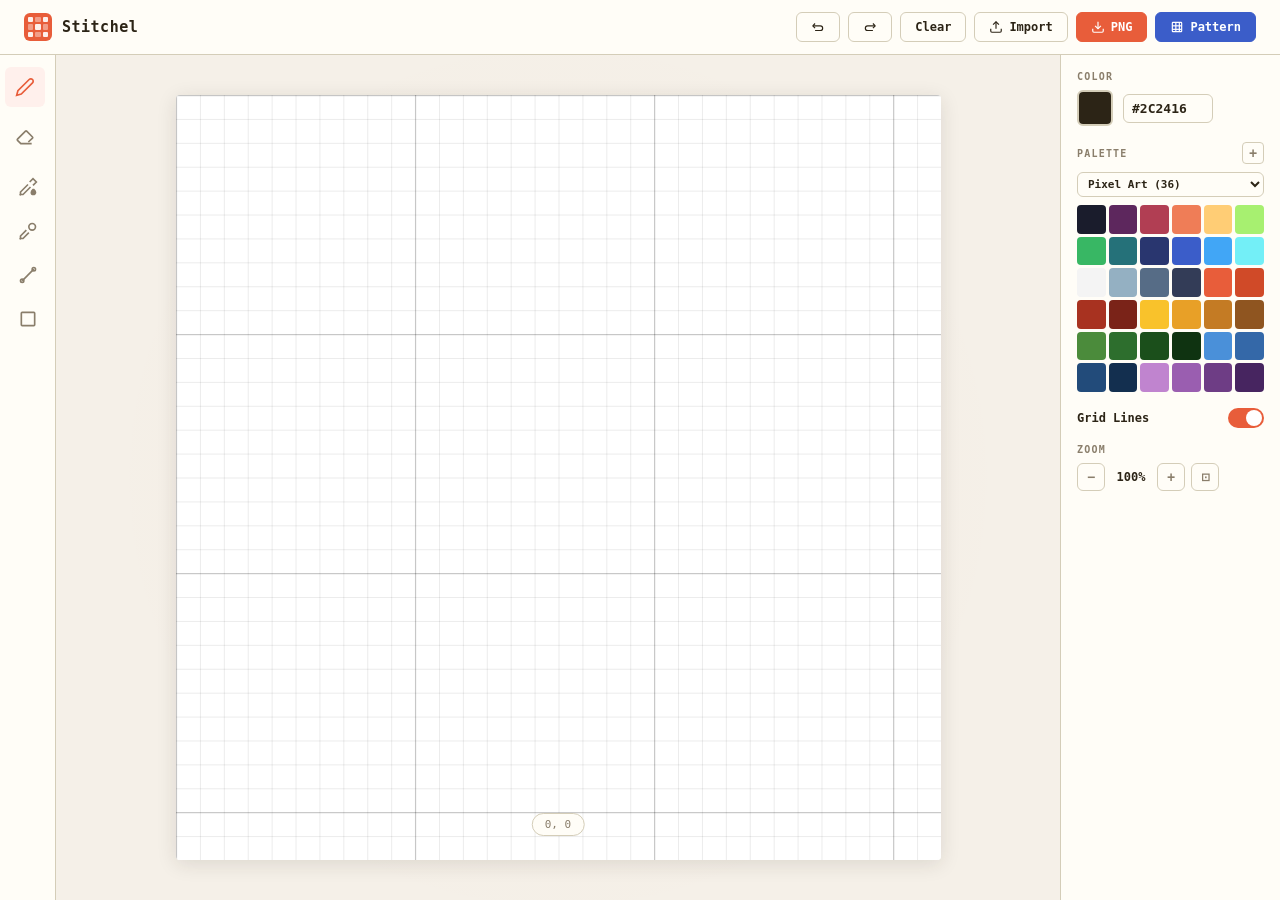
==== index.html @ fe1b6e31 "add improvements" ====
<!DOCTYPE html>
<html lang="en">
<head>
<meta charset="UTF-8">
<meta name="viewport" content="width=device-width, initial-scale=1.0">
<title>Stitchel</title>
<link rel="icon" href="favicon.svg" type="image/svg+xml">
<link rel="shortcut icon" href="favicon.svg" type="image/svg+xml">
<link rel="stylesheet" href="css/styles.css?v=11">
<!-- Cloudflare Web Analytics --><script type='module' src='https://static.cloudflareinsights.com/beacon.min.js' data-cf-beacon='{"token": "4c5838511daa4ce89d2e8e75bbe4fe32"}'></script><!-- End Cloudflare Web Analytics -->
</head>
<body>
<header>
  <div class="logo">
    <div class="logo-icon"><span></span><span></span><span></span><span></span><span></span><span></span><span></span><span></span><span></span></div>
    Stitchel
  </div>
  <div class="header-actions">
    <button class="btn" id="undoBtn" title="Undo">
      <svg viewBox="0 0 24 24" fill="none" stroke="currentColor" stroke-width="2"><path d="M3 10h13a4 4 0 0 1 0 8H7"/><path d="M3 10l4-4M3 10l4 4"/></svg>
    </button>
    <button class="btn" id="redoBtn" title="Redo">
      <svg viewBox="0 0 24 24" fill="none" stroke="currentColor" stroke-width="2"><path d="M21 10H8a4 4 0 0 0 0 8h9"/><path d="M21 10l-4-4M21 10l-4 4"/></svg>
    </button>
    <button class="btn" id="clearBtn">Clear</button>
    <button class="btn" id="importBtn">
      <svg viewBox="0 0 24 24" fill="none" stroke="currentColor" stroke-width="2"><path d="M21 15v4a2 2 0 0 1-2 2H5a2 2 0 0 1-2-2v-4"/><polyline points="17 8 12 3 7 8"/><line x1="12" y1="3" x2="12" y2="15"/></svg>
      Import
    </button>
    <input type="file" id="importFile" accept="image/*,.heic,.heif">
    <button class="btn btn-accent" id="exportBtn">
      <svg viewBox="0 0 24 24" fill="none" stroke="currentColor" stroke-width="2"><path d="M21 15v4a2 2 0 0 1-2 2H5a2 2 0 0 1-2-2v-4"/><polyline points="7 10 12 15 17 10"/><line x1="12" y1="15" x2="12" y2="3"/></svg>
      PNG
    </button>
    <button class="btn btn-accent" id="exportPatternBtn" style="background:#3b5dc9;border-color:#3b5dc9">
      <svg viewBox="0 0 24 24" fill="none" stroke="currentColor" stroke-width="2"><rect x="4" y="4" width="16" height="16" rx="1"/><line x1="4" y1="10" x2="20" y2="10"/><line x1="4" y1="16" x2="20" y2="16"/><line x1="10" y1="4" x2="10" y2="20"/><line x1="16" y1="4" x2="16" y2="20"/></svg>
      Pattern
    </button>
    <button class="btn pattern-mode-action" id="exitPatternBtn" style="display:none">Back to editor</button>
    <button class="btn btn-accent pattern-mode-action" id="savePatternBtn" style="display:none;background:#3b5dc9;border-color:#3b5dc9">Save as PDF</button>
  </div>
</header>

<div class="main-layout">
  <div class="toolbar" id="toolbar">
    <div class="tool-menu-wrap">
      <button class="tool-btn active" data-tool="pencil">
        <svg viewBox="0 0 24 24" fill="none" stroke="currentColor" stroke-width="2"><path d="M17 3a2.828 2.828 0 1 1 4 4L7.5 20.5 2 22l1.5-5.5L17 3z"/></svg>
        <span class="tooltip">Pencil <span class="shortcut-hint">B</span></span>
      </button>
      <div class="brush-size-menu" aria-label="Pencil size">
        <button class="brush-size-btn active" data-size="1" data-brush-tool="pencil" title="1 pixel"><span class="brush-dot" style="width:4px;height:4px"></span></button>
        <button class="brush-size-btn" data-size="2" data-brush-tool="pencil" title="2 pixels"><span class="brush-dot" style="width:8px;height:8px"></span></button>
        <button class="brush-size-btn" data-size="3" data-brush-tool="pencil" title="3 pixels"><span class="brush-dot" style="width:12px;height:12px"></span></button>
        <button class="brush-size-btn" data-size="4" data-brush-tool="pencil" title="4 pixels"><span class="brush-dot" style="width:16px;height:16px"></span></button>
      </div>
    </div>
    <div class="tool-menu-wrap">
      <button class="tool-btn" data-tool="eraser">
        <svg viewBox="0 0 24 24" fill="none" stroke="currentColor" stroke-width="2"><path d="M20 20H7L3 16a1 1 0 0 1 0-1.4l9.6-9.6a1 1 0 0 1 1.4 0l7 7a1 1 0 0 1 0 1.4L16 18"/></svg>
        <span class="tooltip">Eraser <span class="shortcut-hint">E</span></span>
      </button>
      <div class="brush-size-menu" aria-label="Eraser size">
        <button class="brush-size-btn active" data-size="1" data-brush-tool="eraser" title="1 pixel"><span class="brush-dot" style="width:4px;height:4px"></span></button>
        <button class="brush-size-btn" data-size="2" data-brush-tool="eraser" title="2 pixels"><span class="brush-dot" style="width:8px;height:8px"></span></button>
        <button class="brush-size-btn" data-size="3" data-brush-tool="eraser" title="3 pixels"><span class="brush-dot" style="width:12px;height:12px"></span></button>
        <button class="brush-size-btn" data-size="4" data-brush-tool="eraser" title="4 pixels"><span class="brush-dot" style="width:16px;height:16px"></span></button>
      </div>
    </div>
    <button class="tool-btn" data-tool="fill">
      <svg viewBox="0 0 24 24" fill="none" stroke="currentColor" stroke-width="2"><path d="M2 22l1-1h3l9-9"/><path d="M3 21v-3l9-9"/><path d="M14 6l4-4 4 4-4 4"/><path d="M19 15c1 1 2 2 2 3.5a2.5 2.5 0 0 1-5 0c0-1.5 1-2.5 2-3.5z" fill="currentColor"/></svg>
      <span class="tooltip">Fill <span class="shortcut-hint">G</span></span>
    </button>
    <button class="tool-btn" data-tool="eyedropper">
      <svg viewBox="0 0 24 24" fill="none" stroke="currentColor" stroke-width="2"><path d="M2 22l1-1h3l7-7"/><path d="M3 21v-3l7-7"/><circle cx="17" cy="7" r="4"/></svg>
      <span class="tooltip">Eyedropper <span class="shortcut-hint">I</span></span>
    </button>
    <button class="tool-btn" data-tool="line">
      <svg viewBox="0 0 24 24" fill="none" stroke="currentColor" stroke-width="2"><line x1="5" y1="19" x2="19" y2="5"/><circle cx="5" cy="19" r="2"/><circle cx="19" cy="5" r="2"/></svg>
      <span class="tooltip">Line <span class="shortcut-hint">L</span></span>
    </button>
    <button class="tool-btn" data-tool="rect">
      <svg viewBox="0 0 24 24" fill="none" stroke="currentColor" stroke-width="2"><rect x="4" y="4" width="16" height="16" rx="1"/></svg>
      <span class="tooltip">Rectangle <span class="shortcut-hint">R</span></span>
    </button>
  </div>

  <div class="canvas-area" id="canvasArea">
    <div class="canvas-wrapper" id="canvasWrapper">
      <canvas id="pixelCanvas"></canvas>
    </div>
    <div class="coords-bar" id="coordsBar">0, 0</div>
  </div>

  <div class="sidebar">
    <div class="panel">
      <div class="panel-title">Color</div>
      <div class="color-current">
        <div class="color-preview" id="colorPreview">
          <div class="color-preview-fg" id="colorPreviewFg"></div>
          <input type="color" id="colorInput" value="#2C2416">
        </div>
        <input type="text" class="color-hex" id="colorHex" value="#2C2416" maxlength="7">
      </div>
    </div>

    <div class="panel">
      <div class="palette-header">
        <div class="panel-title">Palette</div>
        <div class="palette-actions">
          <button class="palette-action-btn" id="editPaletteBtn" title="Edit palette" style="display:none;font-size:12px">&#9998;</button>
          <button class="palette-action-btn" id="addPaletteBtn" title="New custom palette">+</button>
          <button class="palette-action-btn danger" id="delPaletteBtn" title="Delete palette" style="display:none">×</button>
        </div>
      </div>
      <select class="palette-select" id="paletteSelect">
        <option value="default">Pixel Art (36)</option>
        <option value="dmc">DMC Thread (48)</option>
      </select>
      <div class="palette-grid" id="paletteGrid"></div>
    </div>

    <div class="panel">
      <div class="toggle-row">
        <span>Grid Lines</span>
        <button class="toggle on" id="gridToggle"></button>
      </div>
    </div>

    <div class="panel">
      <div class="panel-title">Zoom</div>
      <div class="zoom-controls">
        <button class="zoom-btn" id="zoomOut">−</button>
        <span class="zoom-label" id="zoomLabel">100%</span>
        <button class="zoom-btn" id="zoomIn">+</button>
        <button class="zoom-btn" id="zoomFit" title="Fit" style="font-size:11px">⊡</button>
      </div>
    </div>

    <div class="panel" id="stitchPanel" style="display:none">
      <div class="palette-header">
        <div class="panel-title">Stitch Tracker</div>
        <div class="stitch-progress" id="stitchProgress">0/0</div>
      </div>
      <div class="stitch-tracker" id="stitchTracker"></div>
    </div>
  </div>
</div>

<div class="import-modal-overlay" id="paletteOverlay">
  <div class="import-modal">
    <h3 id="paletteModalTitle">Own Palette</h3>
    <div class="custom-palette-editor">
      <input type="text" class="custom-palette-name" id="customPaletteName" placeholder="Own palette" maxlength="30">
      <div class="import-option" style="margin-bottom:2px">
        <span>Add by</span>
        <select id="colorMode" style="font-family:inherit;font-size:11px;font-weight:600;padding:3px 6px;border:1px solid var(--border);border-radius:var(--radius-sm);background:var(--surface);color:var(--text);">
          <option value="dmc">DMC Number</option>
          <option value="hex">Hex Color</option>
        </select>
      </div>
      <div class="custom-color-row" id="dmcInputRow">
        <input type="text" class="custom-color-hex" id="dmcNumberInput" placeholder="DMC Number" maxlength="10" style="width:110px">
        <div id="dmcPreviewSwatch" style="width:28px;height:28px;border-radius:4px;border:2px solid var(--border);background:#ccc;flex-shrink:0"></div>
        <button class="btn" id="addDmcBtn" style="padding:5px 10px;font-size:11px">Add</button>
      </div>
      <div class="custom-color-row" id="hexInputRow" style="display:none">
        <input type="color" class="custom-color-input" id="customColorPicker" value="#E85D3A">
        <input type="text" class="custom-color-hex" id="customColorHex" value="#E85D3A" maxlength="7">
        <button class="btn" id="addColorBtn" style="padding:5px 10px;font-size:11px">Add</button>
      </div>
      <div class="custom-palette-swatches" id="customSwatches">
        <span class="custom-empty-msg">Add DMC numbers to build your palette</span>
      </div>
    </div>
    <div class="import-actions">
      <button class="btn" id="paletteCancel">Cancel</button>
      <button class="btn btn-accent" id="paletteSave">Save Palette</button>
    </div>
  </div>
</div>

<div class="import-modal-overlay" id="importOverlay">
  <div class="import-modal">
    <h3>Import Image</h3>
    <div class="import-preview-wrap">
      <canvas id="importPreview"></canvas>
    </div>
    <div class="import-option">
      <span>Snap to palette</span>
      <button class="toggle on" id="snapToggle"></button>
    </div>
    <div class="import-option">
      <span>Keep original ratio</span>
      <button class="toggle" id="ratioToggle"></button>
    </div>
    <div class="import-option import-size-option">
      <span class="import-size-label"><span id="importSizeLabel">Image size</span> <span class="import-size-count" id="importSizeCount">32 × 32</span></span>
      <div class="import-size-control">
        <input type="range" class="grid-slider import-size-slider" id="importSize" min="16" max="600" step="1" value="32" aria-label="Import canvas size">
        <input type="number" id="importSizeValue" min="16" max="600" step="1" value="32" aria-label="Import canvas size value">
      </div>
    </div>
    <div class="import-actions">
      <button class="btn" id="importCancel">Cancel</button>
      <button class="btn btn-accent" id="importConfirm">Pixelate</button>
    </div>
  </div>
</div>

<script src="js/palettes.js"></script>
<script src="js/app.js?v=14"></script>
</body>
</html>
---- css/styles.css ----
:root {
  --bg: #F5F0E8;
  --surface: #FFFDF7;
  --surface-alt: #EDE8DD;
  --border: #D4CDB8;
  --text: #2C2416;
  --text-muted: #8A7E6B;
  --accent: #E85D3A;
  --accent-hover: #D04A28;
  --accent-soft: #FFF0EC;
  --tool-active: #E85D3A;
  --tool-bg: #F5F0E8;
  --shadow: 0 2px 8px rgba(44,36,22,0.08);
  --shadow-lg: 0 4px 20px rgba(44,36,22,0.12);
  --radius: 10px;
  --radius-sm: 6px;
}

* { margin: 0; padding: 0; box-sizing: border-box; }

body {
  font-family: 'SF Mono', 'Fira Code', 'Consolas', monospace;
  background: var(--bg);
  color: var(--text);
  height: 100vh;
  overflow: hidden;
  display: flex;
  flex-direction: column;
}

header {
  display: flex;
  align-items: center;
  justify-content: space-between;
  padding: 12px 24px;
  background: var(--surface);
  border-bottom: 1px solid var(--border);
  flex-shrink: 0;
}

.logo {
  display: flex;
  align-items: center;
  gap: 10px;
  font-size: 15px;
  font-weight: 700;
  letter-spacing: 0.5px;
  color: var(--text);
}

.logo-icon {
  width: 28px; height: 28px;
  background: var(--accent);
  border-radius: 6px;
  display: grid;
  grid-template-columns: repeat(3, 1fr);
  grid-template-rows: repeat(3, 1fr);
  gap: 2px;
  padding: 4px;
}
.logo-icon span {
  background: rgba(255,255,255,0.9);
  border-radius: 1px;
}
.logo-icon span:nth-child(2),
.logo-icon span:nth-child(4),
.logo-icon span:nth-child(6),
.logo-icon span:nth-child(8) { background: rgba(255,255,255,0.4); }

.header-actions {
  display: flex;
  gap: 8px;
  align-items: center;
}

.btn {
  padding: 7px 14px;
  border: 1px solid var(--border);
  border-radius: var(--radius-sm);
  background: var(--surface);
  color: var(--text);
  font-family: inherit;
  font-size: 12px;
  font-weight: 600;
  cursor: pointer;
  transition: all 0.15s;
  display: flex;
  align-items: center;
  gap: 6px;
}
.btn:hover { background: var(--surface-alt); }
.btn-accent {
  background: var(--accent);
  color: white;
  border-color: var(--accent);
}
.btn-accent:hover { background: var(--accent-hover); }
.btn svg { width: 14px; height: 14px; }

.main-layout {
  display: flex;
  flex: 1;
  overflow: hidden;
}

.pattern-frame {
  flex: 1;
  min-width: 0;
  height: 100%;
  border: 0;
  background: #fff;
}

body.pattern-mode .toolbar,
body.pattern-mode .canvas-area,
body.pattern-mode .sidebar {
  display: none;
}

body.pattern-mode .header-actions > :not(.pattern-mode-action) {
  display: none;
}

body.pattern-mode .pattern-mode-action {
  display: flex !important;
}

.toolbar {
  width: 56px;
  background: var(--surface);
  border-right: 1px solid var(--border);
  display: flex;
  flex-direction: column;
  align-items: center;
  padding: 12px 0;
  gap: 4px;
  flex-shrink: 0;
  overflow: visible;
}

.tool-btn {
  width: 40px;
  height: 40px;
  border: none;
  border-radius: var(--radius-sm);
  background: transparent;
  color: var(--text-muted);
  cursor: pointer;
  display: flex;
  align-items: center;
  justify-content: center;
  transition: all 0.15s;
  position: relative;
}
.tool-btn:hover { background: var(--tool-bg); color: var(--text); }
.tool-btn.active {
  background: var(--accent-soft);
  color: var(--tool-active);
}
.tool-btn svg { width: 20px; height: 20px; }
.tool-menu-wrap {
  width: 46px;
  height: 40px;
  position: relative;
  flex: 0 0 46px;
}
.tool-menu-wrap > .tool-btn .tooltip { display: none; }
.brush-size-menu {
  display: none;
  position: absolute;
  left: 40px;
  top: 0;
  margin-left: 0;
  grid-template-columns: repeat(4, 32px);
  gap: 4px;
  padding: 6px;
  background: var(--surface);
  border: 1px solid var(--border);
  border-radius: var(--radius-sm);
  box-shadow: var(--shadow);
  z-index: 120;
}
.tool-menu-wrap:hover .brush-size-menu,
.tool-menu-wrap:focus-within .brush-size-menu {
  display: grid;
}
.tool-sep {
  width: 28px;
  height: 1px;
  background: var(--border);
  margin: 4px 0;
}

.tool-btn .tooltip {
  position: absolute;
  left: 52px;
  background: var(--text);
  color: var(--surface);
  padding: 4px 8px;
  border-radius: 4px;
  font-size: 11px;
  white-space: nowrap;
  pointer-events: none;
  opacity: 0;
  transition: opacity 0.15s;
  z-index: 100;
}
.tool-btn:hover .tooltip { opacity: 1; }

.canvas-area {
  flex: 1;
  display: flex;
  align-items: center;
  justify-content: center;
  overflow: hidden;
  position: relative;
  background:
    radial-gradient(circle at 50% 50%, rgba(232,93,58,0.03) 0%, transparent 70%);
}

.canvas-wrapper {
  position: relative;
  box-shadow: var(--shadow-lg);
  border-radius: 4px;
  overflow: hidden;
}

#pixelCanvas {
  display: block;
  cursor: crosshair;
  background: #fff;
  image-rendering: pixelated;
}

.sidebar {
  width: 220px;
  background: var(--surface);
  border-left: 1px solid var(--border);
  padding: 16px;
  display: flex;
  flex-direction: column;
  gap: 16px;
  overflow-y: auto;
  flex-shrink: 0;
}

.panel {
  display: flex;
  flex-direction: column;
  gap: 8px;
}

.panel-title {
  font-size: 10px;
  font-weight: 700;
  text-transform: uppercase;
  letter-spacing: 1.2px;
  color: var(--text-muted);
}

.color-current {
  display: flex;
  align-items: center;
  gap: 10px;
}

.color-preview {
  width: 36px;
  height: 36px;
  border-radius: var(--radius-sm);
  border: 2px solid var(--border);
  cursor: pointer;
  position: relative;
  overflow: hidden;
}
.color-preview-fg {
  width: 100%;
  height: 100%;
}

#colorInput {
  position: absolute;
  top: 0; left: 0;
  width: 100%; height: 100%;
  opacity: 0;
  cursor: pointer;
}

.color-hex {
  font-size: 13px;
  font-weight: 600;
  font-family: inherit;
  color: var(--text);
  background: none;
  border: 1px solid var(--border);
  border-radius: var(--radius-sm);
  padding: 6px 8px;
  width: 90px;
}

.palette-header {
  display: flex;
  align-items: center;
  justify-content: space-between;
}

.palette-select {
  font-family: inherit;
  font-size: 11px;
  font-weight: 600;
  padding: 4px 6px;
  border: 1px solid var(--border);
  border-radius: var(--radius-sm);
  background: var(--surface);
  color: var(--text);
  flex: 1;
  min-width: 0;
}

.palette-actions {
  display: flex;
  gap: 3px;
  margin-left: 6px;
}

.palette-action-btn {
  width: 22px;
  height: 22px;
  border: 1px solid var(--border);
  border-radius: 4px;
  background: var(--surface);
  color: var(--text-muted);
  cursor: pointer;
  display: flex;
  align-items: center;
  justify-content: center;
  font-size: 14px;
  font-weight: 700;
  line-height: 1;
  transition: all 0.15s;
  padding: 0;
}
.palette-action-btn:hover { background: var(--surface-alt); color: var(--text); }
.palette-action-btn.danger:hover { background: #fde8e8; color: #c0392b; }

.palette-swatch {
  position: relative;
}
.palette-swatch .swatch-label {
  position: absolute;
  bottom: calc(100% + 4px);
  left: 50%;
  transform: translateX(-50%);
  background: var(--text);
  color: var(--surface);
  padding: 2px 5px;
  border-radius: 3px;
  font-size: 9px;
  white-space: nowrap;
  pointer-events: none;
  opacity: 0;
  transition: opacity 0.15s;
  z-index: 50;
}
.palette-swatch:hover .swatch-label { opacity: 1; }

.custom-palette-editor {
  display: flex;
  flex-direction: column;
  gap: 12px;
}

.custom-palette-name {
  font-family: inherit;
  font-size: 13px;
  font-weight: 600;
  padding: 6px 8px;
  border: 1px solid var(--border);
  border-radius: var(--radius-sm);
  background: var(--surface);
  color: var(--text);
  width: 100%;
}

.custom-color-row {
  display: flex;
  gap: 6px;
  align-items: center;
}

.custom-color-input {
  width: 32px;
  height: 32px;
  border: 2px solid var(--border);
  border-radius: var(--radius-sm);
  padding: 0;
  cursor: pointer;
  background: none;
}

.custom-color-hex {
  font-family: inherit;
  font-size: 12px;
  font-weight: 600;
  padding: 6px 8px;
  border: 1px solid var(--border);
  border-radius: var(--radius-sm);
  background: var(--surface);
  color: var(--text);
  width: 80px;
}

.custom-palette-swatches {
  display: flex;
  flex-wrap: wrap;
  gap: 10px 8px;
  min-height: 30px;
  padding: 0 0 12px;
  background: transparent;
}

.custom-swatch-item {
  display: flex;
  flex-direction: column;
  align-items: center;
  gap: 4px;
}

.custom-swatch {
  width: 22px;
  height: 22px;
  border-radius: 3px;
  border: 1px solid rgba(0,0,0,0.1);
  cursor: pointer;
  position: relative;
}
.custom-swatch:hover::after {
  content: '×';
  position: absolute;
  inset: 0;
  display: flex;
  align-items: center;
  justify-content: center;
  background: rgba(0,0,0,0.4);
  color: white;
  font-size: 12px;
  font-weight: 700;
  border-radius: 3px;
}

.custom-swatch-label {
  font-size: 8px;
  line-height: 1;
  color: var(--text-muted);
  white-space: nowrap;
  pointer-events: none;
}

.custom-empty-msg {
  font-size: 11px;
  color: var(--text-muted);
  text-align: center;
  padding: 4px;
}

.palette-grid {
  display: grid;
  grid-template-columns: repeat(6, 1fr);
  gap: 3px;
}

.palette-swatch {
  aspect-ratio: 1;
  border-radius: 4px;
  border: 2px solid transparent;
  cursor: pointer;
  transition: all 0.1s;
}
.palette-swatch:hover { transform: scale(1.15); }
.palette-swatch.active { border-color: var(--text); }

.grid-slider {
  flex: 1;
  -webkit-appearance: none;
  appearance: none;
  height: 4px;
  background: var(--border);
  border-radius: 2px;
  outline: none;
}
.grid-slider::-webkit-slider-thumb {
  -webkit-appearance: none;
  width: 14px;
  height: 14px;
  background: var(--accent);
  border-radius: 50%;
  cursor: pointer;
}

.toggle-row {
  display: flex;
  align-items: center;
  justify-content: space-between;
  font-size: 12px;
  font-weight: 600;
}

.toggle {
  width: 36px;
  height: 20px;
  background: var(--border);
  border-radius: 10px;
  border: none;
  cursor: pointer;
  position: relative;
  transition: background 0.2s;
}
.toggle.on { background: var(--accent); }
.toggle::after {
  content: '';
  position: absolute;
  top: 2px;
  left: 2px;
  width: 16px;
  height: 16px;
  background: white;
  border-radius: 50%;
  transition: transform 0.2s;
}
.toggle.on::after { transform: translateX(16px); }

.toolbar .brush-size-btn {
  width: 32px;
  height: 32px;
  flex: 0 0 32px;
  border: 1px solid var(--border);
  border-radius: var(--radius-sm);
  background: var(--surface);
  cursor: pointer;
  display: flex;
  align-items: center;
  justify-content: center;
  transition: all 0.15s;
}
.toolbar .brush-size-btn:hover { background: var(--surface-alt); }
.toolbar .brush-size-btn.active {
  border-color: var(--accent);
  background: var(--accent-soft);
}
.toolbar .brush-dot {
  background: var(--text);
  border-radius: 0;
}

.zoom-controls {
  display: flex;
  align-items: center;
  gap: 6px;
}
.zoom-btn {
  width: 28px;
  height: 28px;
  border: 1px solid var(--border);
  border-radius: var(--radius-sm);
  background: var(--surface);
  cursor: pointer;
  display: flex;
  align-items: center;
  justify-content: center;
  font-size: 14px;
  font-weight: 700;
  color: var(--text-muted);
  transition: all 0.15s;
}
.zoom-btn:hover { background: var(--surface-alt); color: var(--text); }
.zoom-label {
  font-size: 12px;
  font-weight: 600;
  min-width: 40px;
  text-align: center;
}

.layers-panel {
  display: flex;
  flex-direction: column;
  gap: 4px;
}

.coords-bar {
  position: absolute;
  bottom: 12px;
  left: 50%;
  transform: translateX(-50%);
  background: var(--surface);
  padding: 4px 12px;
  border-radius: 20px;
  font-size: 11px;
  color: var(--text-muted);
  border: 1px solid var(--border);
  pointer-events: none;
  z-index: 10;
  margin-bottom: 52px;
}

.shortcut-hint {
  font-size: 10px;
  color: var(--text-muted);
  font-weight: 400;
  opacity: 0.7;
  margin-left: 4px;
}

.import-modal-overlay {
  position: fixed;
  inset: 0;
  background: rgba(44,36,22,0.35);
  display: flex;
  align-items: center;
  justify-content: center;
  z-index: 200;
  opacity: 0;
  pointer-events: none;
  transition: opacity 0.2s;
}
.import-modal-overlay.visible {
  opacity: 1;
  pointer-events: all;
}

.import-modal {
  background: var(--surface);
  border-radius: var(--radius);
  box-shadow: var(--shadow-lg);
  padding: 24px;
  width: min(420px, calc(100vw - 32px));
  display: flex;
  flex-direction: column;
  gap: 16px;
}

.import-modal h3 {
  font-size: 14px;
  font-weight: 700;
}

#paletteOverlay .import-modal {
  width: min(440px, calc(100vw - 32px));
  padding: 30px;
  gap: 18px;
  max-height: calc(100vh - 32px);
  overflow: hidden;
}

#paletteOverlay .import-modal h3 {
  font-size: 18px;
}

#paletteOverlay .custom-palette-editor {
  gap: 14px;
  min-height: 0;
  flex: 1;
}

#paletteOverlay .custom-palette-name,
#paletteOverlay .custom-color-hex,
#paletteOverlay #colorMode {
  font-size: 14px !important;
  padding: 9px 11px !important;
}

#paletteOverlay .custom-palette-name {
  font-size: 15px !important;
}

#paletteOverlay .import-option {
  font-size: 14px;
}

#paletteOverlay .custom-color-row {
  gap: 10px;
}

#paletteOverlay #dmcNumberInput {
  width: 100px !important;
}

#paletteOverlay #dmcPreviewSwatch {
  width: 36px !important;
  height: 36px !important;
}

#paletteOverlay #addDmcBtn,
#paletteOverlay #addColorBtn,
#paletteOverlay .import-actions .btn {
  padding: 9px 16px !important;
  font-size: 14px !important;
}

#paletteOverlay .custom-palette-swatches {
  gap: 10px;
  padding: 12px 2px 14px;
  flex: 1;
  min-height: 120px;
  overflow-y: auto;
  align-content: flex-start;
  border-top: 1px solid var(--border);
  border-bottom: 1px solid var(--border);
}

#paletteOverlay .custom-empty-msg {
  font-size: 13px;
}

#paletteOverlay .custom-swatch {
  width: 30px;
  height: 30px;
}

#paletteOverlay .custom-swatch span {
  bottom: -18px !important;
  font-size: 10px !important;
}

.import-preview-wrap {
  display: flex;
  align-items: center;
  justify-content: center;
  background: var(--surface-alt);
  border-radius: var(--radius-sm);
  padding: 18px;
  min-height: 240px;
}

.import-preview-wrap canvas {
  max-width: 100%;
  max-height: 280px;
  image-rendering: pixelated;
  border-radius: 2px;
  box-shadow: 0 1px 4px rgba(0,0,0,0.1);
}

.import-option {
  display: flex;
  align-items: center;
  justify-content: space-between;
  font-size: 12px;
  font-weight: 600;
}

.import-size-option {
  align-items: stretch;
  flex-direction: column;
  gap: 10px;
}

.import-size-option > span:first-child {
  display: flex;
  align-items: center;
}

.import-size-label {
  display: inline-flex;
  align-items: baseline;
  gap: 4px;
}

.import-size-count {
  color: rgba(138, 126, 107, 0.72);
  font-size: 11px;
  font-weight: 600;
  font-variant-numeric: tabular-nums;
  white-space: nowrap;
}

.import-size-control {
  display: flex;
  align-items: center;
  gap: 8px;
}

.import-size-slider {
  flex: 1;
  min-width: 0;
}

.import-size-control input[type="number"] {
  width: 60px;
  padding: 5px 6px;
  border: 1px solid var(--border);
  border-radius: var(--radius-sm);
  background: var(--surface);
  color: var(--text);
  font-family: inherit;
  font-size: 12px;
  font-weight: 700;
  font-variant-numeric: tabular-nums;
  text-align: right;
}

.import-actions {
  display: flex;
  gap: 8px;
  justify-content: flex-end;
}

#importFile { display: none; }

.stitch-tracker {
  max-height: 200px;
  overflow-y: auto;
  display: flex;
  flex-direction: column;
  gap: 2px;
}

.stitch-row {
  display: flex;
  align-items: center;
  gap: 5px;
  padding: 3px 4px;
  border-radius: 4px;
  cursor: pointer;
  font-size: 11px;
  font-weight: 600;
  transition: background 0.1s;
  user-select: none;
}
.stitch-row:hover { background: var(--surface-alt); }
.stitch-row.done { opacity: 0.4; text-decoration: line-through; }

.stitch-check {
  width: 14px;
  height: 14px;
  border-radius: 3px;
  border: 2px solid var(--border);
  flex-shrink: 0;
  display: flex;
  align-items: center;
  justify-content: center;
  font-size: 9px;
  transition: all 0.15s;
}
.stitch-row.done .stitch-check {
  background: #22c55e;
  border-color: #16a34a;
  color: #fff;
}

.stitch-swatch {
  width: 14px;
  height: 14px;
  border-radius: 3px;
  border: 1px solid rgba(0,0,0,0.15);
  flex-shrink: 0;
}

.stitch-count {
  font-size: 9px;
  color: var(--text-muted);
  margin-left: auto;
}

.stitch-progress {
  font-size: 10px;
  color: var(--text-muted);
  font-weight: 600;
}

@media print {
  header, .toolbar, .sidebar, .coords-bar { display: none; }
  body { background: white; }
  .canvas-area { background: none; }
  .canvas-wrapper { box-shadow: none; }
}
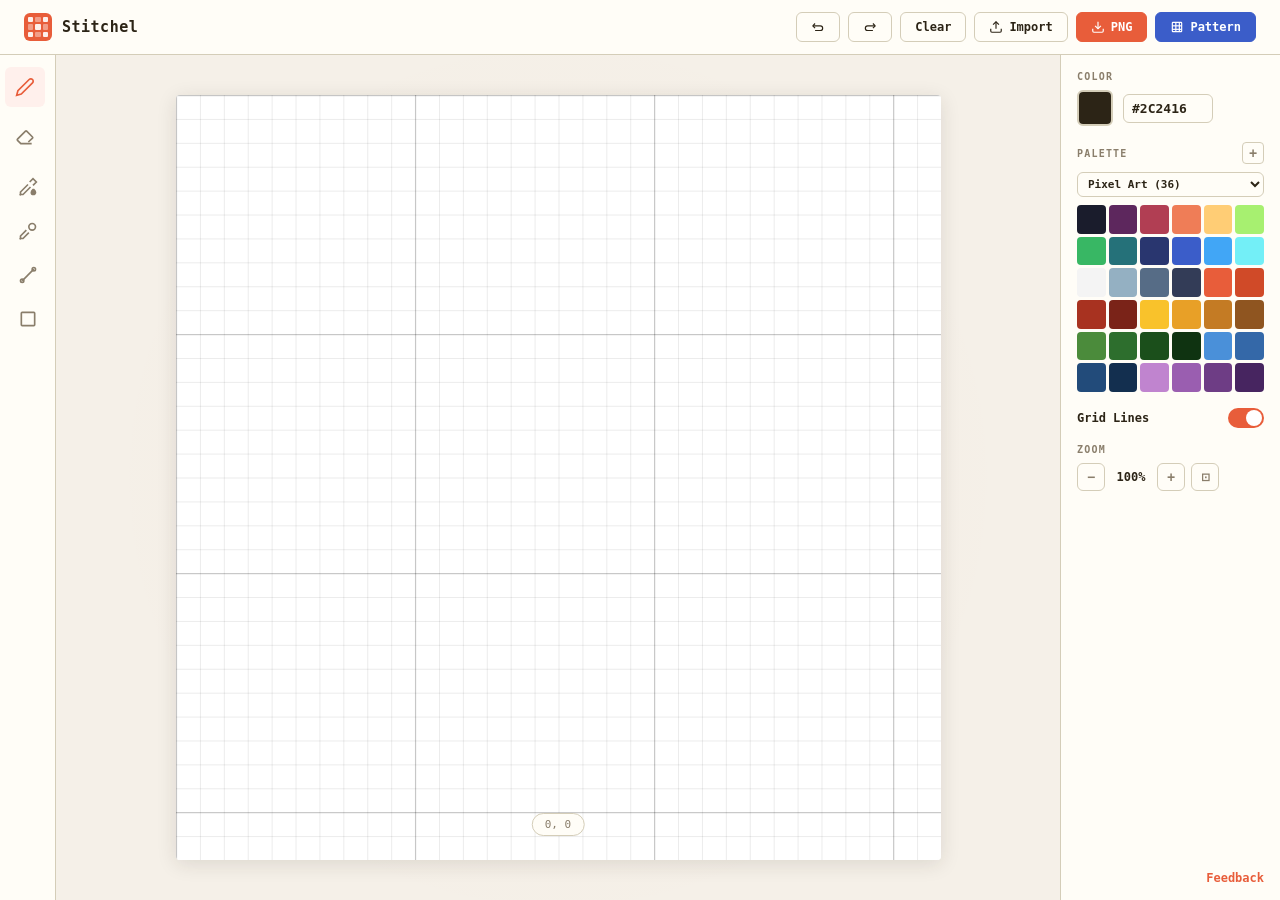
==== commit 7304c166: "add feedback option" ====
--- a/index.html
+++ b/index.html
@@ -4,9 +4,19 @@
 <meta charset="UTF-8">
 <meta name="viewport" content="width=device-width, initial-scale=1.0">
 <title>Stitchel</title>
+<script>
+(function() {
+  var ua = navigator.userAgent || '';
+  var isPhoneUa = /Mobi|iPhone|iPod|Android.*Mobile|Windows Phone/i.test(ua);
+  var isNarrowPhone = window.innerWidth <= 768 && window.innerHeight <= 1024;
+  if (isPhoneUa || (window.matchMedia('(pointer: coarse)').matches && isNarrowPhone && navigator.maxTouchPoints > 1 && !/iPad|Tablet/i.test(ua))) {
+    location.replace('mobile.html' + location.search + location.hash);
+  }
+})();
+</script>
 <link rel="icon" href="favicon.svg" type="image/svg+xml">
 <link rel="shortcut icon" href="favicon.svg" type="image/svg+xml">
-<link rel="stylesheet" href="css/styles.css?v=11">
+<link rel="stylesheet" href="css/styles.css?v=15">
 <!-- Cloudflare Web Analytics --><script type='module' src='https://static.cloudflareinsights.com/beacon.min.js' data-cf-beacon='{"token": "4c5838511daa4ce89d2e8e75bbe4fe32"}'></script><!-- End Cloudflare Web Analytics -->
 </head>
 <body>
@@ -144,6 +154,9 @@
       </div>
       <div class="stitch-tracker" id="stitchTracker"></div>
     </div>
+    <a class="feedback-link" id="feedbackBtn" href="https://forms.gle/QWTj73jkuHEevi5r8" target="_blank" rel="noopener noreferrer">
+      Feedback
+    </a>
   </div>
 </div>
 
@@ -209,6 +222,6 @@
 </div>
 
 <script src="js/palettes.js"></script>
-<script src="js/app.js?v=14"></script>
+<script src="js/app.js?v=15"></script>
 </body>
 </html>
--- a/css/styles.css
+++ b/css/styles.css
@@ -103,6 +103,27 @@
   overflow: hidden;
 }
 
+.feedback-link {
+  align-self: flex-end;
+  margin-top: auto;
+  padding: 0;
+  color: var(--accent);
+  text-decoration: none;
+  font-size: 12px;
+  font-weight: 700;
+  line-height: 1;
+  background: transparent;
+  border: 0;
+}
+
+.feedback-link:hover {
+  color: var(--accent-hover);
+}
+
+body.pattern-mode .feedback-link {
+  display: none;
+}
+
 .pattern-frame {
   flex: 1;
   min-width: 0;
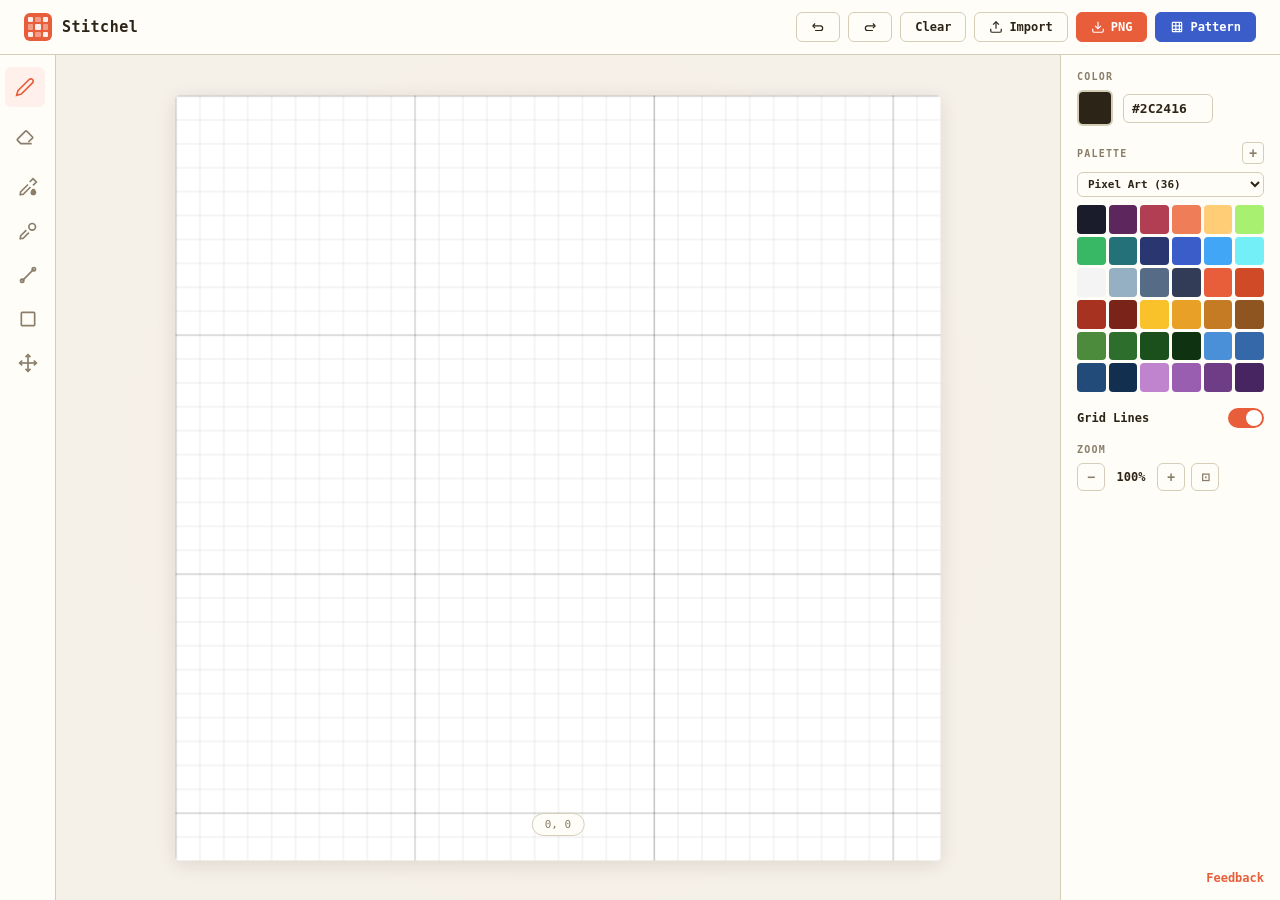
==== commit 618f166e: "add move tool" ====
--- a/index.html
+++ b/index.html
@@ -4,6 +4,18 @@
 <meta charset="UTF-8">
 <meta name="viewport" content="width=device-width, initial-scale=1.0">
 <title>Stitchel</title>
+<meta name="description" content="Turn any photo into a printable cross stitch or pixel art pattern. Import an image, auto-map colors to DMC floss, track your stitching progress, and export a PDF chart. Free, no signup, works in your browser.">
+<meta name="keywords" content="cross stitch pattern maker, photo to cross stitch, image to pattern, DMC floss converter, pixel art maker, free cross stitch generator">
+<link rel="canonical" href="https://stitchel.github.io/Stitchel/">
+
+<!-- Social sharing (link previews on Reddit/X/Facebook) -->
+<meta property="og:title" content="Stitchel — Free Photo to Cross Stitch Pattern Maker">
+<meta property="og:description" content="Turn any photo into a printable cross stitch pattern mapped to DMC floss. Free, no signup, in-browser.">
+<meta property="og:type" content="website">
+<meta property="og:url" content="https://stitchel.github.io/Stitchel/">
+<meta property="og:image" content="https://stitchel.github.io/Stitchel/preview.png">
+<meta name="twitter:card" content="summary_large_image">
+
 <script>
 (function() {
   var ua = navigator.userAgent || '';
@@ -16,7 +28,7 @@
 </script>
 <link rel="icon" href="favicon.svg" type="image/svg+xml">
 <link rel="shortcut icon" href="favicon.svg" type="image/svg+xml">
-<link rel="stylesheet" href="css/styles.css?v=15">
+<link rel="stylesheet" href="css/styles.css?v=16">
 <!-- Cloudflare Web Analytics --><script type='module' src='https://static.cloudflareinsights.com/beacon.min.js' data-cf-beacon='{"token": "4c5838511daa4ce89d2e8e75bbe4fe32"}'></script><!-- End Cloudflare Web Analytics -->
 </head>
 <body>
@@ -93,6 +105,10 @@
       <svg viewBox="0 0 24 24" fill="none" stroke="currentColor" stroke-width="2"><rect x="4" y="4" width="16" height="16" rx="1"/></svg>
       <span class="tooltip">Rectangle <span class="shortcut-hint">R</span></span>
     </button>
+    <button class="tool-btn" data-tool="move">
+      <svg viewBox="0 0 24 24" fill="none" stroke="currentColor" stroke-width="2"><polyline points="5 9 2 12 5 15"/><polyline points="9 5 12 2 15 5"/><polyline points="15 19 12 22 9 19"/><polyline points="19 9 22 12 19 15"/><line x1="2" y1="12" x2="22" y2="12"/><line x1="12" y1="2" x2="12" y2="22"/></svg>
+      <span class="tooltip">Move <span class="shortcut-hint">M</span></span>
+    </button>
   </div>
 
   <div class="canvas-area" id="canvasArea">
@@ -222,6 +238,6 @@
 </div>
 
 <script src="js/palettes.js"></script>
-<script src="js/app.js?v=15"></script>
+<script src="js/app.js?v=22"></script>
 </body>
 </html>
--- a/css/styles.css
+++ b/css/styles.css
@@ -230,9 +230,7 @@
 
 .canvas-area {
   flex: 1;
-  display: flex;
-  align-items: center;
-  justify-content: center;
+  display: block;
   overflow: hidden;
   position: relative;
   background:
@@ -240,10 +238,15 @@
 }
 
 .canvas-wrapper {
-  position: relative;
+  position: absolute;
+  left: 50%;
+  top: 50%;
   box-shadow: var(--shadow-lg);
   border-radius: 4px;
   overflow: hidden;
+  transform: translate(-50%, -50%);
+  transform-origin: center center;
+  will-change: transform;
 }
 
 #pixelCanvas {
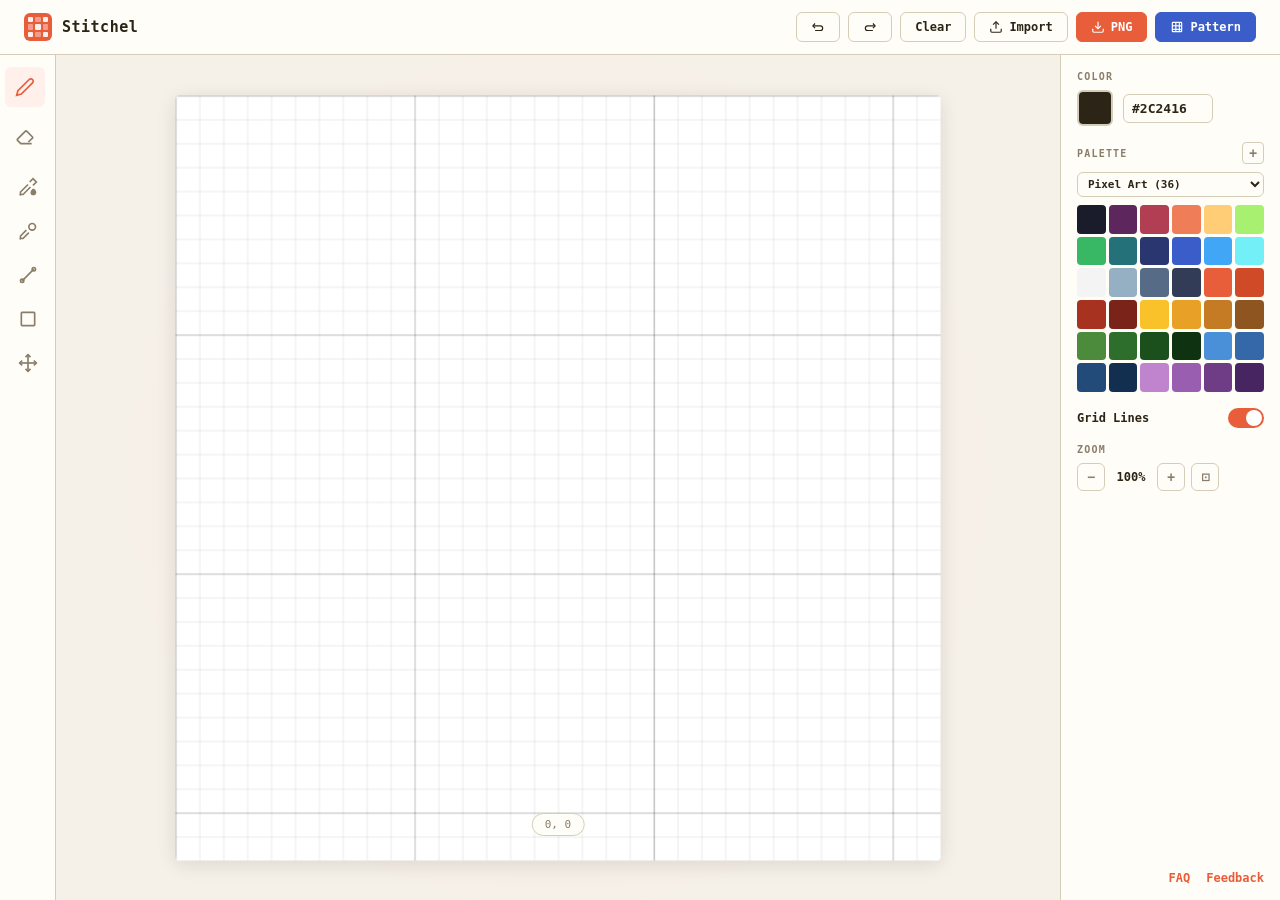
==== commit 091bf695: "add faq" ====
--- a/index.html
+++ b/index.html
@@ -170,9 +170,10 @@
       </div>
       <div class="stitch-tracker" id="stitchTracker"></div>
     </div>
-    <a class="feedback-link" id="feedbackBtn" href="https://forms.gle/QWTj73jkuHEevi5r8" target="_blank" rel="noopener noreferrer">
-      Feedback
-    </a>
+    <div class="sidebar-links">
+      <a class="feedback-link" href="faq.html">FAQ</a>
+      <a class="feedback-link" id="feedbackBtn" href="https://forms.gle/QWTj73jkuHEevi5r8" target="_blank" rel="noopener noreferrer">Feedback</a>
+    </div>
   </div>
 </div>
 
--- a/css/styles.css
+++ b/css/styles.css
@@ -104,8 +104,6 @@
 }
 
 .feedback-link {
-  align-self: flex-end;
-  margin-top: auto;
   padding: 0;
   color: var(--accent);
   text-decoration: none;
@@ -120,7 +118,23 @@
   color: var(--accent-hover);
 }
 
+.sidebar-links {
+  align-self: flex-end;
+  margin-top: auto;
+  display: flex;
+  gap: 16px;
+  align-items: center;
+}
+
+.sidebar-links .feedback-link {
+  margin-top: 0;
+}
+
 body.pattern-mode .feedback-link {
+  display: none;
+}
+
+body.pattern-mode .sidebar-links {
   display: none;
 }
 
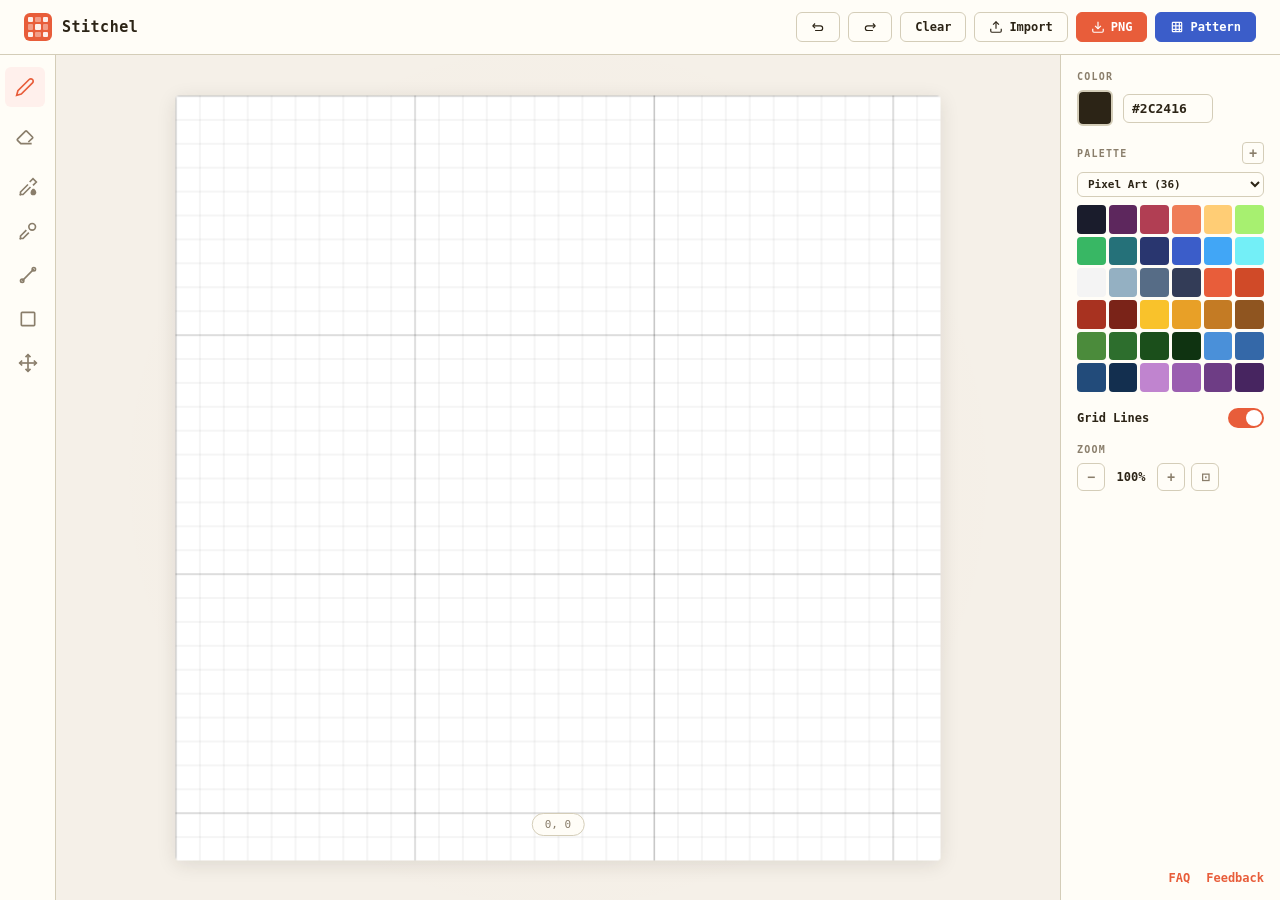
==== commit 539a336b: "add search console" ====
--- a/index.html
+++ b/index.html
@@ -6,6 +6,7 @@
 <title>Stitchel</title>
 <meta name="description" content="Turn any photo into a printable cross stitch or pixel art pattern. Import an image, auto-map colors to DMC floss, track your stitching progress, and export a PDF chart. Free, no signup, works in your browser.">
 <meta name="keywords" content="cross stitch pattern maker, photo to cross stitch, image to pattern, DMC floss converter, pixel art maker, free cross stitch generator">
+<meta name="google-site-verification" content="google902ab4b3621a7ecc.html">
 <link rel="canonical" href="https://stitchel.github.io/Stitchel/">
 
 <!-- Social sharing (link previews on Reddit/X/Facebook) -->
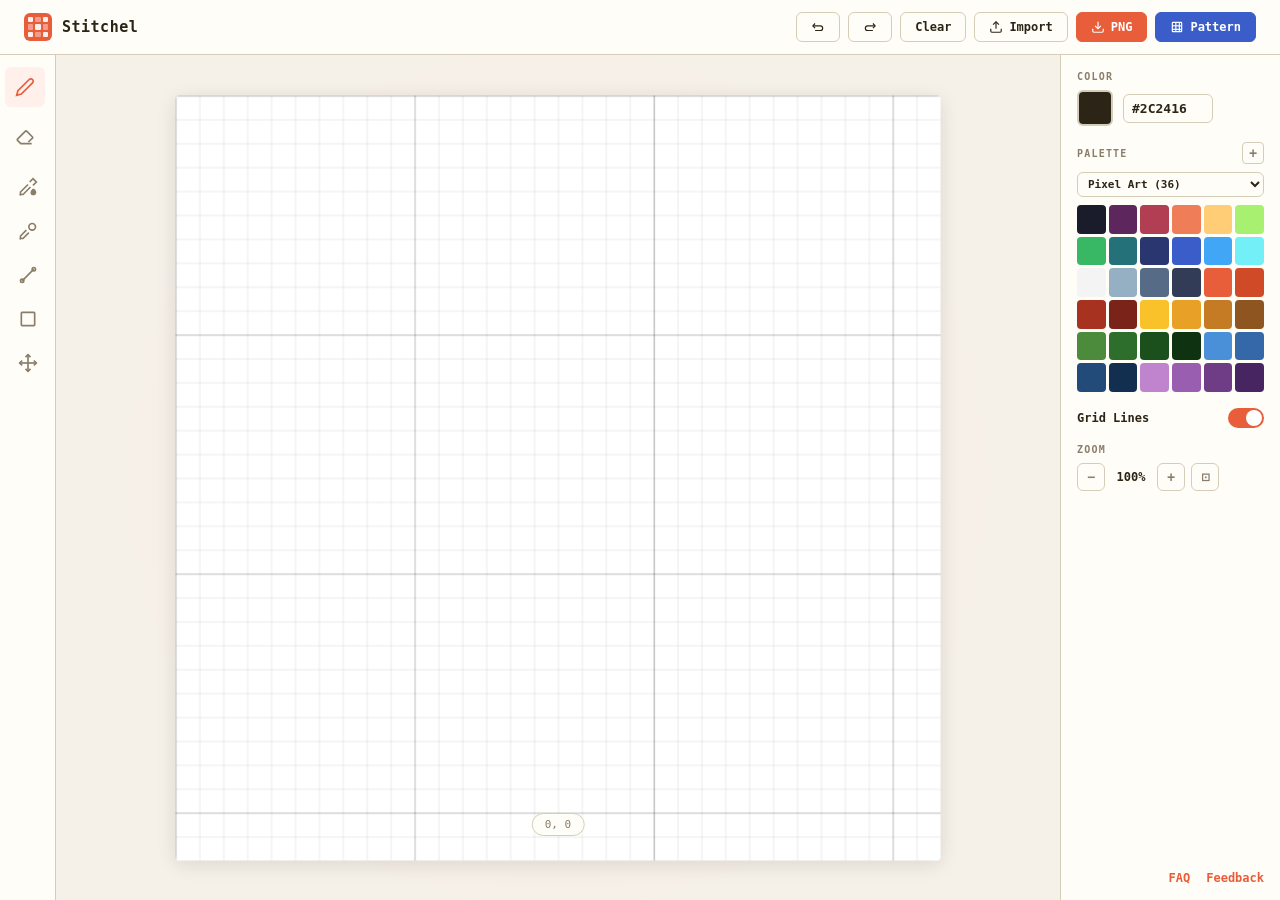
==== commit ebe553f1: "update site verification" ====
--- a/index.html
+++ b/index.html
@@ -6,7 +6,7 @@
 <title>Stitchel</title>
 <meta name="description" content="Turn any photo into a printable cross stitch or pixel art pattern. Import an image, auto-map colors to DMC floss, track your stitching progress, and export a PDF chart. Free, no signup, works in your browser.">
 <meta name="keywords" content="cross stitch pattern maker, photo to cross stitch, image to pattern, DMC floss converter, pixel art maker, free cross stitch generator">
-<meta name="google-site-verification" content="google902ab4b3621a7ecc.html">
+<meta name="google-site-verification" content="VERUnyyRQrPwg0QoD8r3z0MfVWpDPePiM0_RYKHefzI" />
 <link rel="canonical" href="https://stitchel.github.io/Stitchel/">
 
 <!-- Social sharing (link previews on Reddit/X/Facebook) -->
